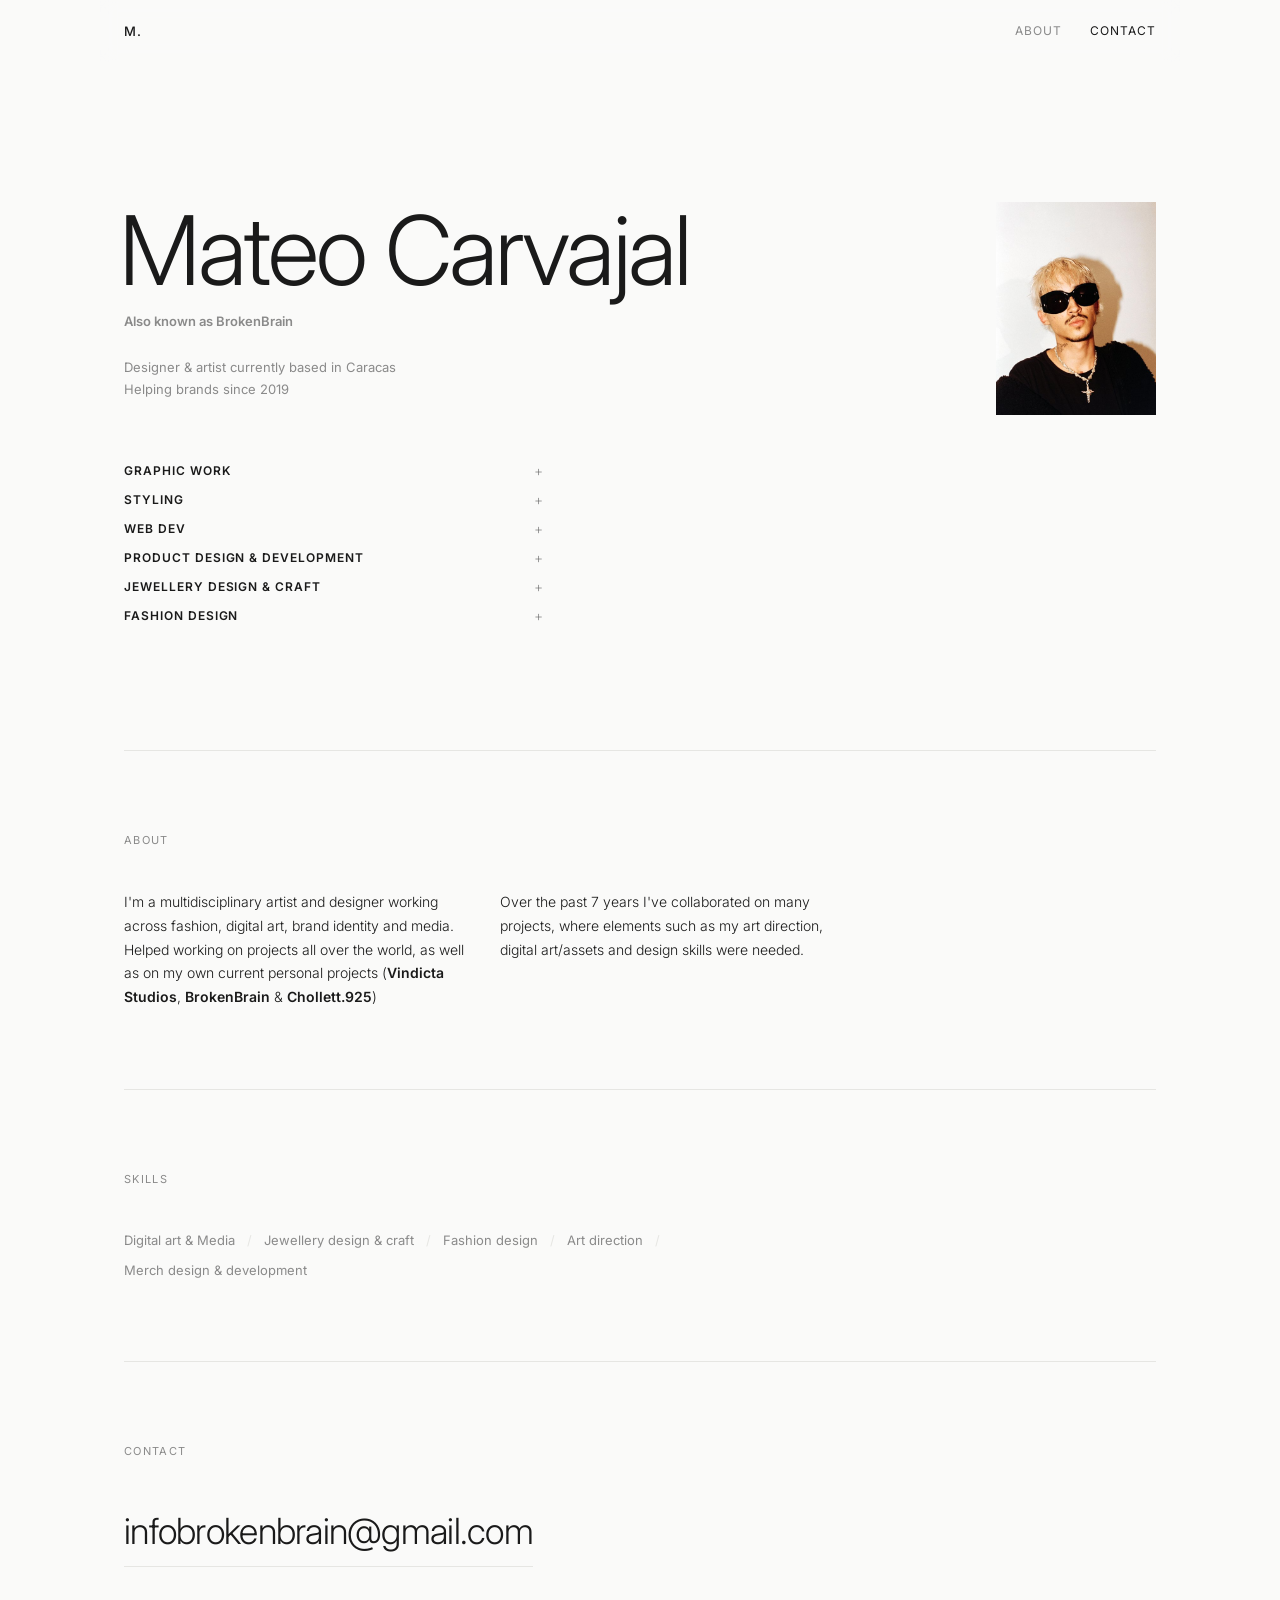
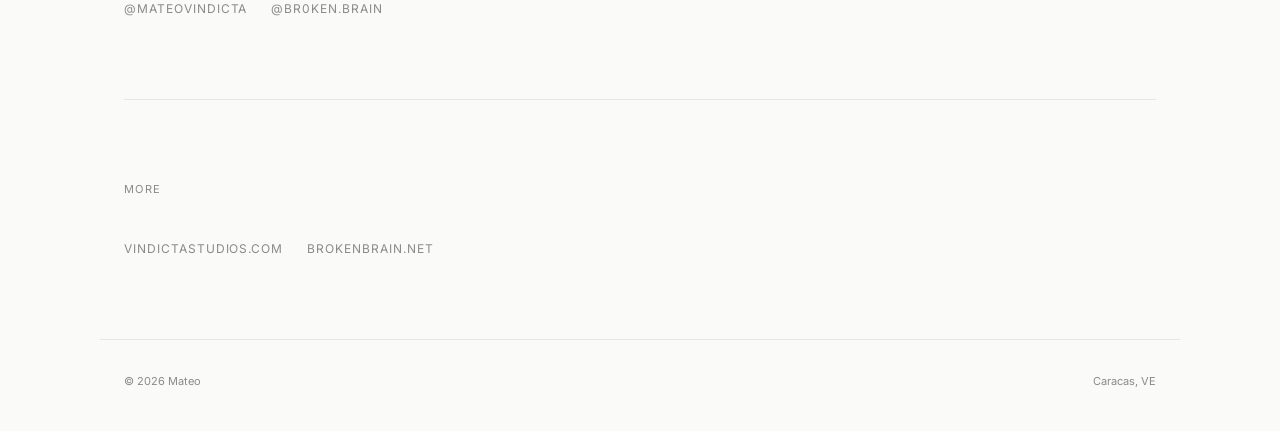
==== index.html @ 4e5ef8bc "commit" ====
<!DOCTYPE html>
<html lang="en">
<head>
  <meta charset="UTF-8">
  <meta name="viewport" content="width=device-width, initial-scale=1.0">
  <title>Mateo Carvajal — Portfolio</title>
  <meta name="description" content="Portfolio of Mateo, designer and artist.">
  <link rel="preconnect" href="https://fonts.googleapis.com">
  <link rel="preconnect" href="https://fonts.gstatic.com" crossorigin>
  <link href="https://fonts.googleapis.com/css2?family=Inter:wght@300;400;500;600&display=swap" rel="stylesheet">
  <link rel="stylesheet" href="css/style.css">
</head>
<body>

  <header class="site-header">
    <a href="#top" class="logo"><span class="logo-short">M.</span><span class="logo-full">MateoCarvajal</span></a>
    <nav class="site-nav">
      <a href="#about">About</a>
      <a href="#contact">Contact</a>
    </nav>
  </header>

  <main id="top">

    <section class="hero reveal">
      <div class="hero-text">
        <h1>Mateo Carvajal</h1>
        <p class="hero-alias">Also known as BrokenBrain</p>
        <p class="hero-sub">Designer &amp; artist currently based in Caracas<br>Helping brands since 2019</p>
        <nav class="work-index">
          <div class="index-item">
            <button class="index-link" aria-expanded="false">Graphic Work</button>
            <ul class="index-projects">
              <li><a href="projects/brokenbrain.html">BrokenBrain</a></li>
              <li><a href="projects/unsounds-records.html">Unsounds Records</a></li>
              <li><a href="projects/merch-design.html">Merch design</a></li>
            </ul>
          </div>
          <div class="index-item">
            <button class="index-link" aria-expanded="false">Styling</button>
            <ul class="index-projects">
              <li><a href="#">Coming soon</a></li>
            </ul>
          </div>
          <div class="index-item">
            <button class="index-link" aria-expanded="false">Web Dev</button>
            <ul class="index-projects">
              <li><a href="projects/shops.html">Shops</a></li>
              <li><a href="projects/websites.html">Websites</a></li>
            </ul>
          </div>
          <div class="index-item">
            <button class="index-link" aria-expanded="false">Product Design &amp; Development</button>
            <ul class="index-projects">
              <li><a href="#">Coming soon</a></li>
            </ul>
          </div>
          <div class="index-item">
            <button class="index-link" aria-expanded="false">Jewellery Design &amp; Craft</button>
            <ul class="index-projects">
              <li><a href="projects/chollett-925.html">Chollett.925</a></li>
            </ul>
          </div>
          <div class="index-item">
            <button class="index-link" aria-expanded="false">Fashion Design</button>
            <ul class="index-projects">
              <li><a href="projects/vindicta-studios.html">Vindicta Studios</a></li>
            </ul>
          </div>
        </nav>
      </div>
      <div class="hero-portrait"><img src="assets/BB25-web.jpg" alt="Portrait of Mateo"></div>
    </section>

    <section id="about" class="section">
      <div class="section-label reveal">About</div>
      <div class="about-grid">
        <p class="about-text reveal">
          I'm a multidisciplinary artist and designer working across fashion,
          digital art, brand identity and media. Helped working on projects all
          over the world, as well as on my own current personal projects
          (<strong>Vindicta Studios</strong>, <strong>BrokenBrain</strong> &amp;
          <strong>Chollett.925</strong>)
        </p>
        <p class="about-text reveal">
          Over the past 7 years I've collaborated on many projects, where
          elements such as my art direction, digital art/assets and design
          skills were needed.
        </p>
      </div>
    </section>

    <section id="skills" class="section">
      <div class="section-label reveal">Skills</div>
      <ul class="skills-list reveal">
        <li>Digital art &amp; Media</li>
        <li>Jewellery design &amp; craft</li>
        <li>Fashion design</li>
        <li>Art direction</li>
        <li>Merch design &amp; development</li>
      </ul>
    </section>

    <section id="contact" class="section">
      <div class="section-label reveal">Contact</div>
      <div class="contact-inner reveal">
        <a href="mailto:infobrokenbrain@gmail.com" class="contact-email">infobrokenbrain@gmail.com</a>
        <div class="social-links">
          <a href="https://instagram.com/mateovindicta" target="_blank" rel="noopener">@mateovindicta</a>
          <a href="https://instagram.com/br0ken.brain" target="_blank" rel="noopener">@br0ken.brain</a>
        </div>
      </div>
    </section>

    <section id="more" class="section">
      <div class="section-label reveal">More</div>
      <div class="social-links reveal">
        <a href="https://vindictastudios.com" target="_blank" rel="noopener">vindictastudios.com</a>
        <a href="https://brokenbrain.net" target="_blank" rel="noopener">brokenbrain.net</a>
      </div>
    </section>

  </main>

  <footer class="site-footer">
    <span>&copy; <span id="year"></span> Mateo</span>
    <span>Caracas, VE</span>
  </footer>

  <script src="js/main.js"></script>
</body>
</html>
---- css/style.css ----
:root {
  --bg: #fafaf9;
  --text: #1a1a1a;
  --muted: #8a8a8a;
  --line: #e6e6e3;
  --accent: #1a1a1a;
}

* {
  margin: 0;
  padding: 0;
  box-sizing: border-box;
}

html {
  scroll-behavior: smooth;
}

body {
  font-family: "Inter", -apple-system, BlinkMacSystemFont, "Segoe UI", sans-serif;
  font-size: 13px;
  line-height: 1.7;
  font-weight: 400;
  color: var(--text);
  background: var(--bg);
  -webkit-font-smoothing: antialiased;
}

a {
  color: inherit;
  text-decoration: none;
}

.container,
main {
  max-width: 1080px;
  margin: 0 auto;
  padding: 0 24px;
}

.site-header {
  position: sticky;
  top: 0;
  z-index: 10;
  display: flex;
  align-items: center;
  justify-content: space-between;
  max-width: 1080px;
  margin: 0 auto;
  padding: 20px 24px;
  background: rgba(250, 250, 249, 0.85);
  backdrop-filter: blur(8px);
}

.logo {
  font-size: 13px;
  font-weight: 500;
  letter-spacing: 0.05em;
  text-transform: uppercase;
}

.logo-full {
  display: none;
}

.site-header.scrolled .logo-short {
  display: none;
}

.site-header.scrolled .logo-full {
  display: inline-block;
  animation: fadeDown 0.3s ease;
}

.site-nav {
  display: flex;
  gap: 28px;
}

.site-nav a {
  font-size: 12px;
  text-transform: uppercase;
  letter-spacing: 0.08em;
  color: var(--muted);
  transition: color 0.2s ease;
}

.site-nav a:hover,
.site-nav a.active {
  color: var(--text);
}

.hero {
  display: flex;
  justify-content: space-between;
  align-items: flex-start;
  gap: 48px;
  padding: 140px 0 120px;
}

.hero-text {
  min-width: 0;
}

.hero-portrait {
  width: 160px;
  aspect-ratio: 3 / 4;
  overflow: hidden;
  flex-shrink: 0;
}

.hero-portrait img {
  width: 100%;
  height: 100%;
  object-fit: cover;
  transform: scale(1.15);
}

.hero h1 {
  font-size: clamp(40px, 8vw, 96px);
  font-weight: 300;
  letter-spacing: -0.03em;
  line-height: 1;
  margin-left: -0.05em;
}

.hero-alias {
  margin-top: 12px;
  font-size: 13px;
  font-weight: 600;
  color: var(--muted);
}

.hero-sub {
  margin-top: 24px;
  color: var(--muted);
  max-width: 320px;
}

.section {
  padding: 80px 0;
  border-top: 1px solid var(--line);
}

.section-label {
  font-size: 11px;
  text-transform: uppercase;
  letter-spacing: 0.12em;
  color: var(--muted);
  margin-bottom: 40px;
}

.work-index {
  margin-top: 56px;
  max-width: 420px;
}

.index-link {
  display: flex;
  justify-content: space-between;
  align-items: center;
  width: 100%;
  padding: 6px 0;
  background: none;
  border: none;
  font-family: inherit;
  font-size: 12px;
  font-weight: 600;
  text-transform: uppercase;
  letter-spacing: 0.08em;
  color: var(--text);
  cursor: pointer;
  transition: color 0.2s ease;
}

.index-link::after {
  content: "+";
  font-size: 14px;
  font-weight: 300;
  color: var(--muted);
  transition: transform 0.3s ease;
}

.index-link:hover {
  color: var(--muted);
}

.index-item.open .index-link::after {
  transform: rotate(45deg);
}

.index-projects {
  display: none;
  list-style: none;
}

.index-item.open .index-projects {
  display: block;
  animation: fadeDown 0.3s ease;
}

.index-projects li a {
  display: inline-block;
  padding: 6px 0;
  margin-left: 16px;
  font-size: 13px;
  color: var(--muted);
  transition: color 0.2s ease;
}

.index-projects li a:hover {
  color: var(--text);
  text-decoration: underline;
  text-underline-offset: 4px;
}

@keyframes fadeDown {
  from {
    opacity: 0;
    transform: translateY(-4px);
  }
  to {
    opacity: 1;
    transform: none;
  }
}

.about-grid {
  display: grid;
  grid-template-columns: 1fr 1fr;
  gap: 32px;
  max-width: 720px;
}

.about-text {
  color: var(--text);
  font-weight: 300;
  font-size: 14px;
}

.about-text strong {
  font-weight: 600;
}

.skills-list {
  list-style: none;
  display: flex;
  flex-wrap: wrap;
  gap: 8px 0;
  max-width: 720px;
}

.skills-list li {
  font-size: 13px;
  color: var(--muted);
}

.skills-list li:not(:last-child)::after {
  content: "/";
  margin: 0 12px;
  color: var(--line);
}

.contact-inner {
  display: flex;
  flex-direction: column;
  gap: 32px;
}

.contact-email {
  font-size: clamp(22px, 4vw, 36px);
  font-weight: 300;
  letter-spacing: -0.02em;
  border-bottom: 1px solid var(--line);
  align-self: flex-start;
  padding-bottom: 4px;
  transition: border-color 0.2s ease;
}

.contact-email:hover {
  border-color: var(--text);
}

.social-links {
  display: flex;
  gap: 24px;
}

.social-links a {
  font-size: 12px;
  text-transform: uppercase;
  letter-spacing: 0.08em;
  color: var(--muted);
  transition: color 0.2s ease;
}

.social-links a:hover {
  color: var(--text);
}

.site-footer {
  display: flex;
  justify-content: space-between;
  max-width: 1080px;
  margin: 0 auto;
  padding: 32px 24px 40px;
  border-top: 1px solid var(--line);
  font-size: 11px;
  color: var(--muted);
}

.project-hero {
  padding: 140px 0 64px;
}

.project-hero .section-label {
  margin-bottom: 24px;
}

.project-hero h1 {
  font-size: clamp(36px, 7vw, 72px);
  font-weight: 300;
  letter-spacing: -0.03em;
  line-height: 1;
}

.project-meta {
  margin-top: 20px;
  font-size: 12px;
  text-transform: uppercase;
  letter-spacing: 0.08em;
  color: var(--muted);
}

.project-description {
  max-width: 640px;
  margin-top: 24px;
  font-size: 14px;
  font-weight: 300;
}

.slider-wrap {
  max-width: 420px;
}

.slider {
  position: relative;
  aspect-ratio: 4 / 5;
  overflow: hidden;
  background: #efefec;
  border: 1px solid var(--line);
  cursor: pointer;
}

.slider.squares {
  aspect-ratio: 1 / 1;
}

.slider.adaptive {
  transition: aspect-ratio 0.4s ease;
}

.slide {
  position: absolute;
  inset: 0;
  display: flex;
  align-items: center;
  justify-content: center;
  font-size: 11px;
  text-transform: uppercase;
  letter-spacing: 0.12em;
  color: var(--muted);
  opacity: 0;
  transition: opacity 0.4s ease;
}

.slide.active {
  opacity: 1;
}

.slide img {
  width: 100%;
  height: 100%;
  object-fit: cover;
}

.slider-controls {
  display: flex;
  justify-content: space-between;
  align-items: center;
  margin-top: 12px;
}

.slider-arrows {
  display: flex;
  gap: 16px;
}

.slider-arrow {
  background: none;
  border: none;
  padding: 0;
  font-family: inherit;
  font-size: 15px;
  line-height: 1;
  color: var(--muted);
  cursor: pointer;
  transition: color 0.2s ease;
}

.slider-arrow:hover {
  color: var(--text);
}

.slider-meta {
  display: flex;
  align-items: center;
  gap: 20px;
}

.slider-count {
  font-size: 11px;
  letter-spacing: 0.08em;
  color: var(--muted);
}

.fullsize-btn {
  background: none;
  border: none;
  padding: 0;
  font-family: inherit;
  font-size: 11px;
  letter-spacing: 0.08em;
  text-transform: uppercase;
  color: var(--muted);
  cursor: pointer;
  transition: color 0.2s ease;
}

.fullsize-btn:hover {
  color: var(--text);
}

.lightbox {
  position: fixed;
  inset: 0;
  z-index: 100;
  display: flex;
  align-items: center;
  justify-content: center;
  padding: 32px;
  background: rgba(0, 0, 0, 0.85);
  opacity: 0;
  visibility: hidden;
  transition: opacity 0.3s ease, visibility 0.3s ease;
  cursor: zoom-out;
}

.lightbox.open {
  opacity: 1;
  visibility: visible;
}

.lightbox img {
  max-width: 100%;
  max-height: 100%;
  width: auto;
  height: auto;
}

.gallery-group + .gallery-group {
  margin-top: 64px;
}

.gallery-title {
  font-size: 11px;
  font-weight: 500;
  text-transform: uppercase;
  letter-spacing: 0.12em;
  color: var(--muted);
  margin-bottom: 20px;
}

.project-nav {
  display: flex;
  justify-content: space-between;
  margin-top: 80px;
  padding: 32px 0 48px;
  border-top: 1px solid var(--line);
  font-size: 12px;
  text-transform: uppercase;
  letter-spacing: 0.08em;
  color: var(--muted);
}

.project-nav a:hover {
  color: var(--text);
}

.showcase-wrap {
  max-width: 840px;
  margin: 0 auto;
}

.showcase {
  display: grid;
}

.showcase-slide {
  grid-area: 1 / 1;
  display: flex;
  flex-direction: column;
  align-items: center;
  gap: 24px;
  text-align: center;
  opacity: 0;
  visibility: hidden;
  transition: opacity 0.45s ease, visibility 0.45s ease;
}

.showcase-slide.active {
  opacity: 1;
  visibility: visible;
}

.showcase-controls {
  display: flex;
  justify-content: center;
  align-items: center;
  gap: 28px;
  margin-top: 48px;
}

.showcase-arrow {
  background: none;
  border: none;
  padding: 0;
  font-family: inherit;
  font-size: 15px;
  line-height: 1;
  color: var(--muted);
  cursor: pointer;
  transition: color 0.2s ease;
}

.showcase-arrow:hover {
  color: var(--text);
}

.entry-title {
  font-size: clamp(22px, 4vw, 36px);
  font-weight: 300;
  letter-spacing: -0.02em;
}

.entry-media {
  position: relative;
  width: 100%;
  max-width: 840px;
  aspect-ratio: 16 / 10;
  background: #efefec;
  overflow: hidden;
}

.media-note {
  position: absolute;
  inset: 0;
  display: flex;
  align-items: center;
  justify-content: center;
  font-size: 11px;
  text-transform: uppercase;
  letter-spacing: 0.12em;
  color: var(--muted);
}

.entry-media img,
.entry-media video {
  position: absolute;
  inset: 0;
  width: 100%;
  height: 100%;
  object-fit: cover;
}

.entry-media video {
  object-fit: contain;
}

.entry-link {
  font-size: 12px;
  text-transform: uppercase;
  letter-spacing: 0.08em;
  color: var(--muted);
  border-bottom: 1px solid var(--line);
  padding-bottom: 2px;
  transition: color 0.2s ease, border-color 0.2s ease;
}

.entry-link:hover {
  color: var(--text);
  border-color: var(--text);
}

.entry-description {
  max-width: 560px;
  font-size: 13px;
  font-weight: 300;
  color: var(--muted);
}

.entry-description a {
  color: inherit;
  text-decoration: underline;
  text-underline-offset: 3px;
}

.entry-description a:hover {
  color: var(--text);
}

.reveal {
  opacity: 0;
  transform: translateY(16px);
  transition: opacity 0.7s ease, transform 0.7s ease;
}

.reveal.visible {
  opacity: 1;
  transform: none;
}

@media (max-width: 640px) {
  .hero {
    padding: 90px 0 70px;
  }

  .hero-portrait {
    width: 110px;
  }

  .section {
    padding: 56px 0;
  }

  .about-grid {
    grid-template-columns: 1fr;
    gap: 16px;
  }

  .project-hero {
    padding: 90px 0 48px;
  }

  .slider-wrap {
    max-width: none;
  }
}
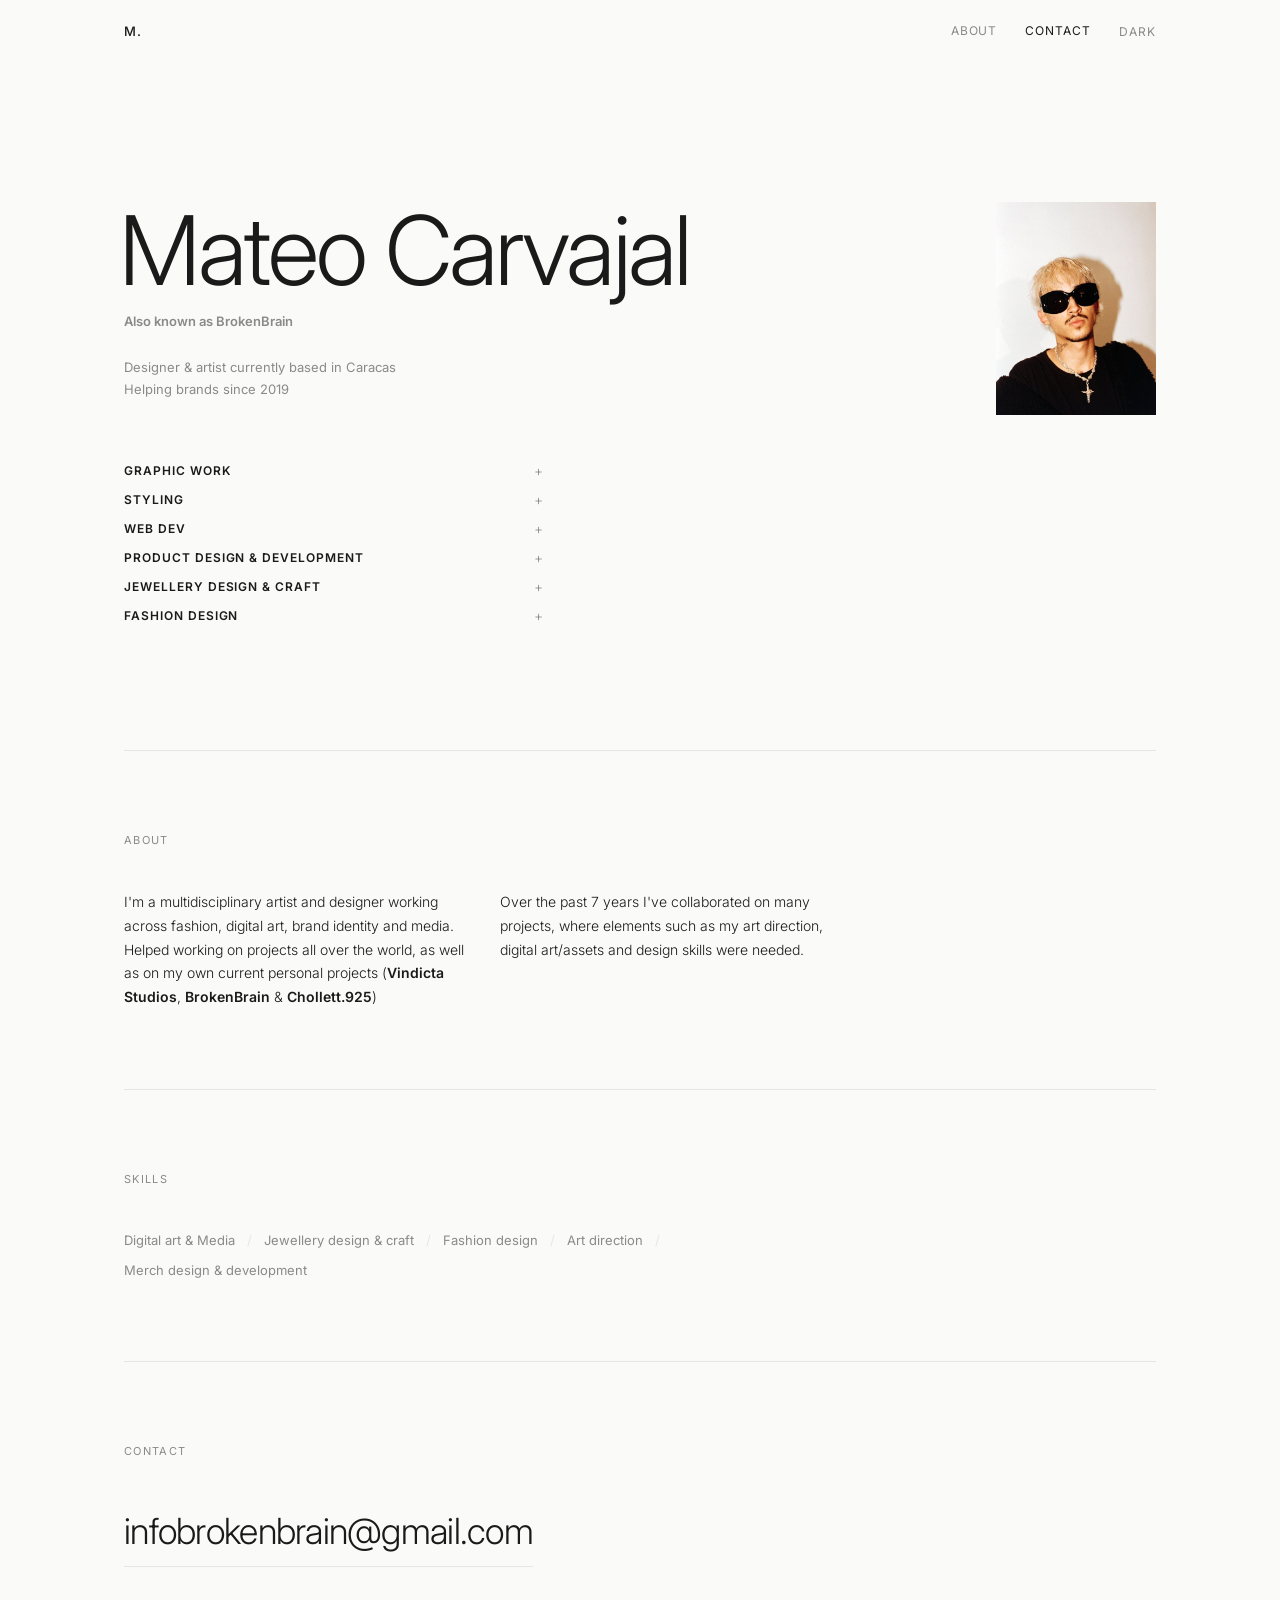
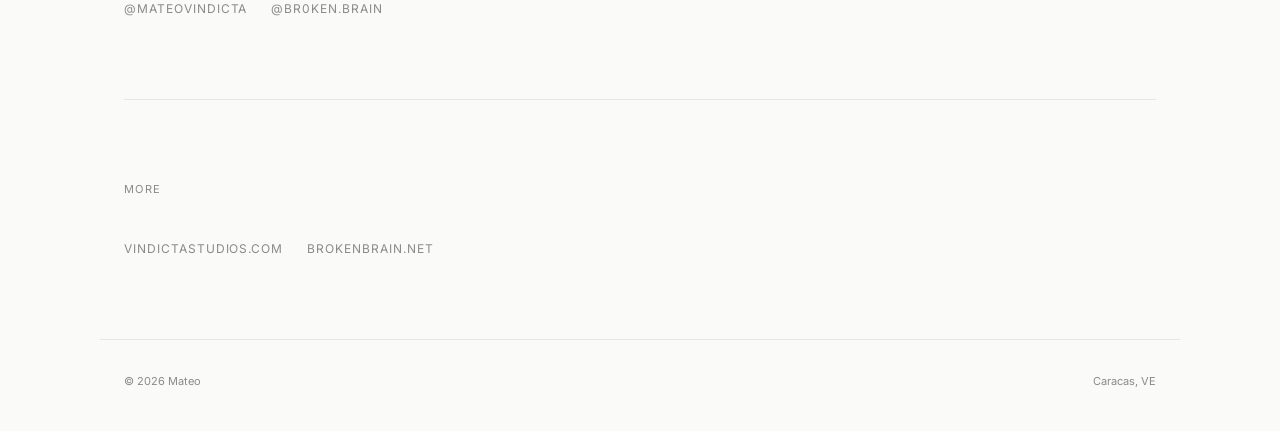
==== commit 9ebda903: "Add dark mode toggle in the navigation" ====
--- a/index.html
+++ b/index.html
@@ -3,6 +3,13 @@
 <head>
   <meta charset="UTF-8">
   <meta name="viewport" content="width=device-width, initial-scale=1.0">
+  <script>
+    try {
+      if (localStorage.getItem("theme") === "dark") {
+        document.documentElement.dataset.theme = "dark";
+      }
+    } catch (e) {}
+  </script>
   <title>Mateo Carvajal — Portfolio</title>
   <meta name="description" content="Portfolio of Mateo, designer and artist.">
   <link rel="preconnect" href="https://fonts.googleapis.com">
@@ -17,6 +24,7 @@
     <nav class="site-nav">
       <a href="#about">About</a>
       <a href="#contact">Contact</a>
+      <button class="theme-toggle" type="button" aria-label="Toggle dark mode">Dark</button>
     </nav>
   </header>
 
@@ -69,7 +77,7 @@
           </div>
         </nav>
       </div>
-      <div class="hero-portrait"><img src="assets/BB25-web.jpg" alt="Portrait of Mateo"></div>
+      <div class="hero-portrait" onclick="location.href='minesweeper.html'" onkeydown="if(event.key==='Enter')location.href='minesweeper.html'" role="link" tabindex="0" aria-label="Easter egg"><img src="assets/BB25-web.jpg" alt="Portrait of Mateo"></div>
     </section>
 
     <section id="about" class="section">
--- a/css/style.css
+++ b/css/style.css
@@ -4,6 +4,20 @@
   --muted: #8a8a8a;
   --line: #e6e6e3;
   --accent: #1a1a1a;
+  --header-bg: rgba(250, 250, 249, 0.85);
+  --media-bg: #efefec;
+  color-scheme: light;
+}
+
+:root[data-theme="dark"] {
+  --bg: #181817;
+  --text: #f5f5f4;
+  --muted: #9a9a97;
+  --line: #2c2c2a;
+  --accent: #f5f5f4;
+  --header-bg: rgba(24, 24, 23, 0.85);
+  --media-bg: #262624;
+  color-scheme: dark;
 }
 
 * {
@@ -48,7 +62,7 @@
   max-width: 1080px;
   margin: 0 auto;
   padding: 20px 24px;
-  background: rgba(250, 250, 249, 0.85);
+  background: var(--header-bg);
   backdrop-filter: blur(8px);
 }
 
@@ -87,6 +101,23 @@
 
 .site-nav a:hover,
 .site-nav a.active {
+  color: var(--text);
+}
+
+.theme-toggle {
+  background: none;
+  border: none;
+  padding: 0;
+  font-family: inherit;
+  font-size: 12px;
+  text-transform: uppercase;
+  letter-spacing: 0.08em;
+  color: var(--muted);
+  cursor: pointer;
+  transition: color 0.2s ease;
+}
+
+.theme-toggle:hover {
   color: var(--text);
 }
 
@@ -107,6 +138,12 @@
   aspect-ratio: 3 / 4;
   overflow: hidden;
   flex-shrink: 0;
+  cursor: pointer;
+  transition: opacity 0.2s ease;
+}
+
+.hero-portrait:hover {
+  opacity: 0.85;
 }
 
 .hero-portrait img {
@@ -166,6 +203,7 @@
   font-family: inherit;
   font-size: 12px;
   font-weight: 600;
+  text-align: left;
   text-transform: uppercase;
   letter-spacing: 0.08em;
   color: var(--text);
@@ -347,7 +385,7 @@
   position: relative;
   aspect-ratio: 4 / 5;
   overflow: hidden;
-  background: #efefec;
+  background: var(--media-bg);
   border: 1px solid var(--line);
   cursor: pointer;
 }
@@ -558,7 +596,7 @@
   width: 100%;
   max-width: 840px;
   aspect-ratio: 16 / 10;
-  background: #efefec;
+  background: var(--media-bg);
   overflow: hidden;
 }
 
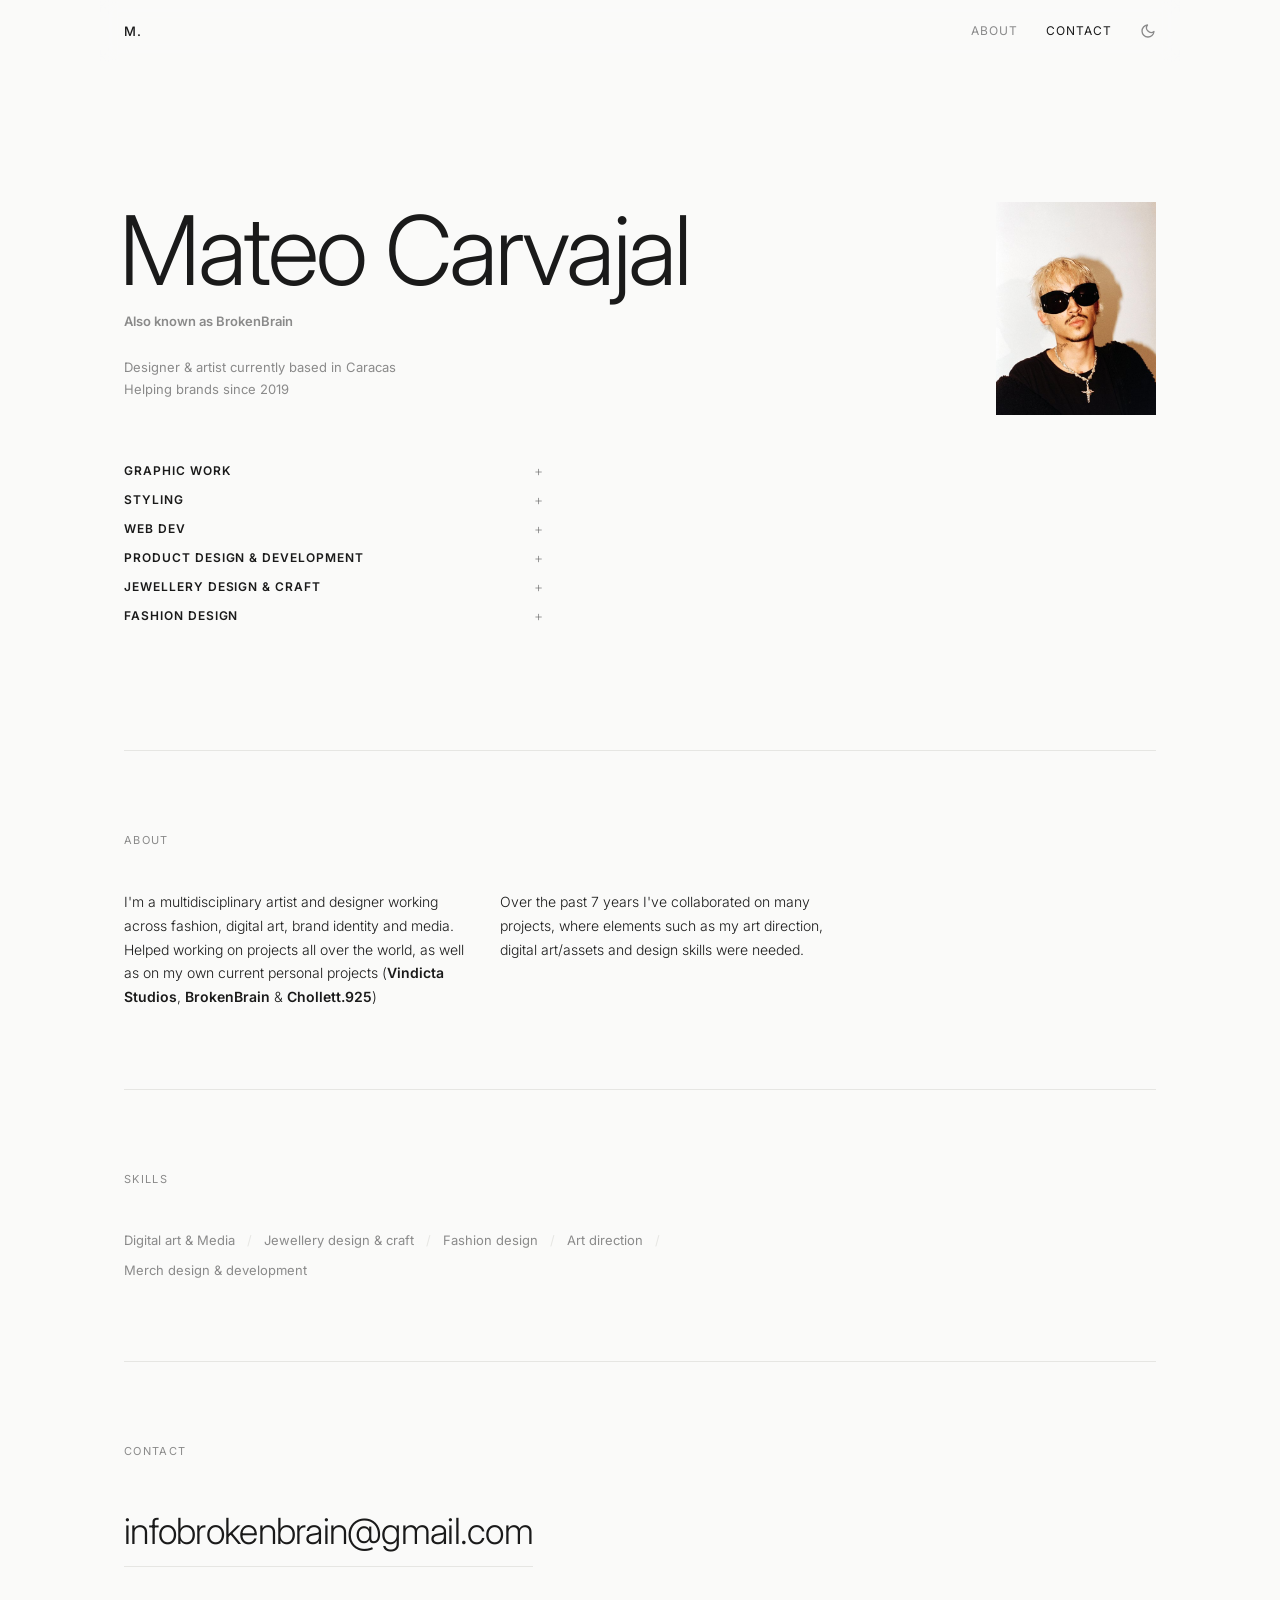
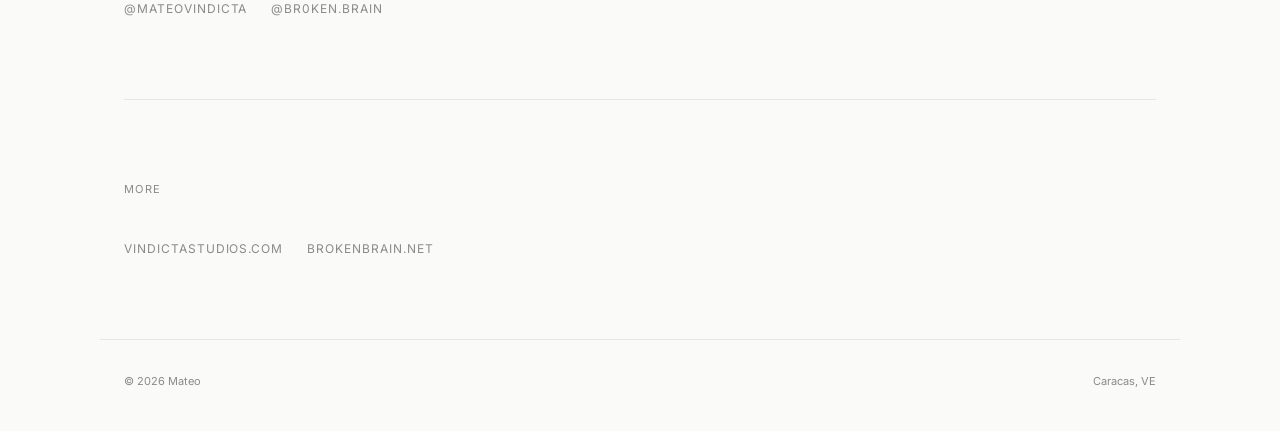
==== commit 3202062e: "Lazy-load gallery images, defer webdev videos, prioritize hero" ====
--- a/index.html
+++ b/index.html
@@ -77,7 +77,7 @@
           </div>
         </nav>
       </div>
-      <div class="hero-portrait" onclick="location.href='minesweeper.html'" onkeydown="if(event.key==='Enter')location.href='minesweeper.html'" role="link" tabindex="0" aria-label="Easter egg"><img src="assets/BB25-web.jpg" alt="Portrait of Mateo"></div>
+      <div class="hero-portrait" onclick="location.href='minesweeper.html'" onkeydown="if(event.key==='Enter')location.href='minesweeper.html'" role="link" tabindex="0" aria-label="Easter egg"><img src="assets/BB25-web.jpg" alt="Portrait of Mateo" fetchpriority="high" decoding="async"></div>
     </section>
 
     <section id="about" class="section">
--- a/css/style.css
+++ b/css/style.css
@@ -115,6 +115,13 @@
   color: var(--muted);
   cursor: pointer;
   transition: color 0.2s ease;
+  display: flex;
+  align-items: center;
+  gap: 6px;
+}
+
+.theme-toggle svg {
+  display: block;
 }
 
 .theme-toggle:hover {
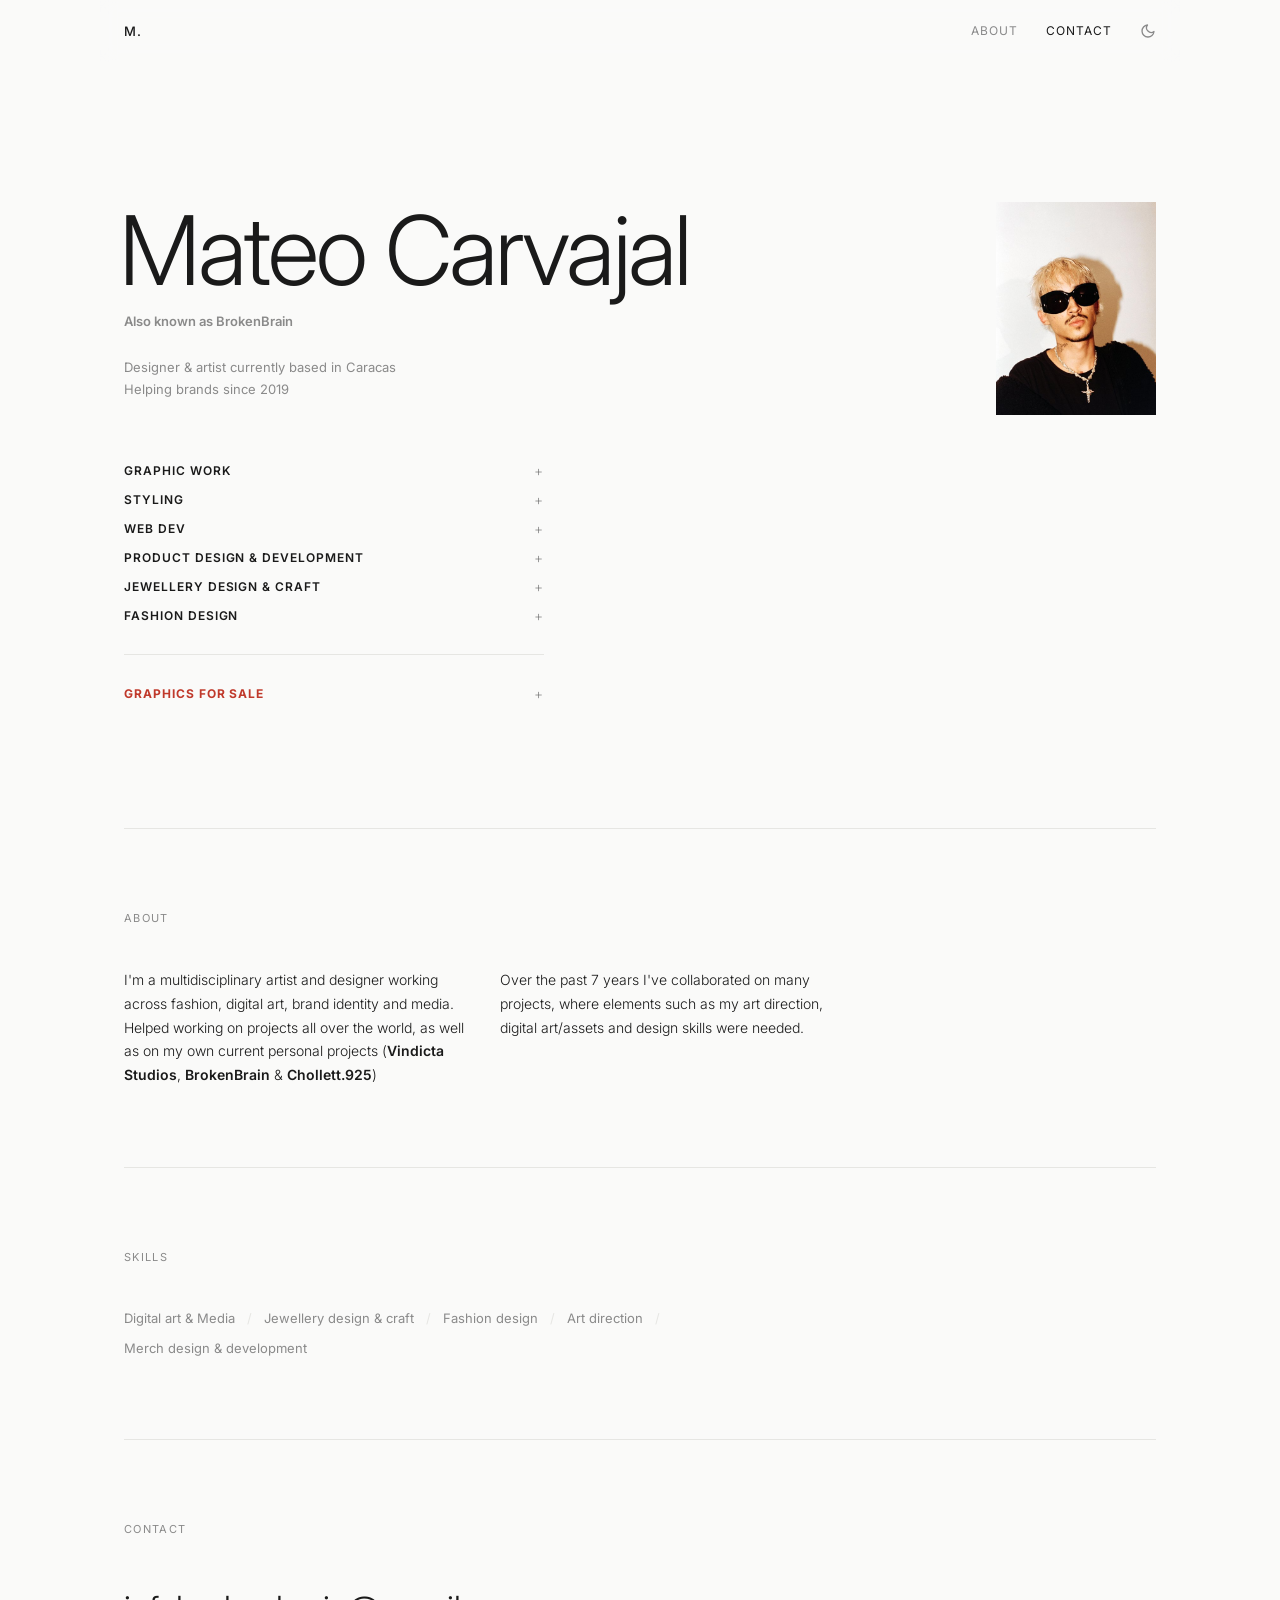
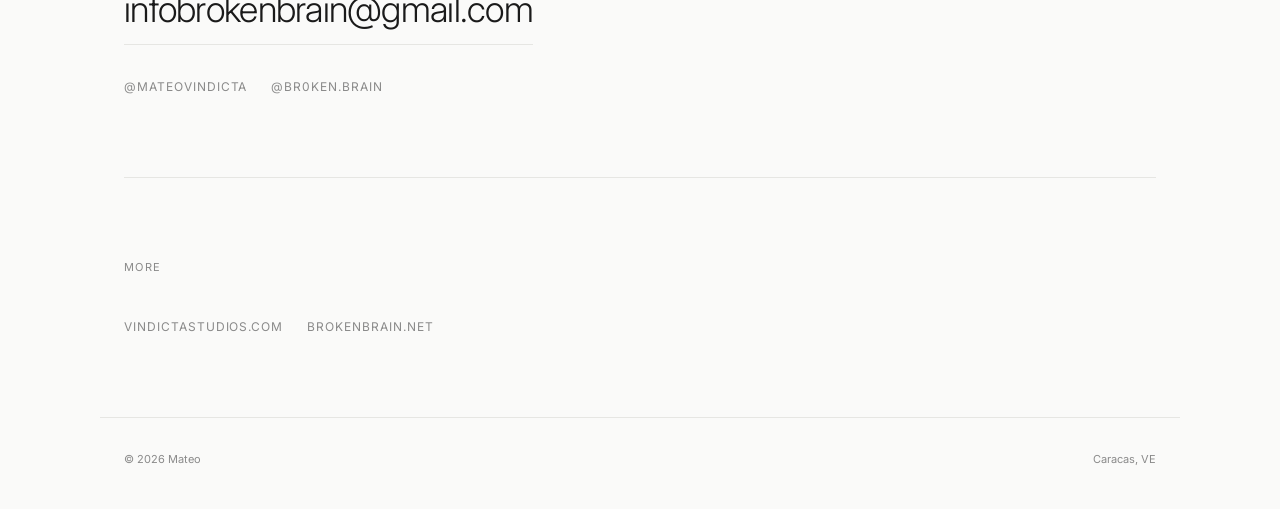
==== commit 6012b000: "Add Graphics For Sale category, mosaic gallery with 44 items and click-to-zoom lightbox" ====
--- a/index.html
+++ b/index.html
@@ -75,6 +75,12 @@
               <li><a href="projects/vindicta-studios.html">Vindicta Studios</a></li>
             </ul>
           </div>
+          <div class="index-item index-item--featured">
+            <button class="index-link" aria-expanded="false">Graphics For Sale</button>
+            <ul class="index-projects">
+              <li><a href="projects/graphics-for-sale.html">View Collection</a></li>
+            </ul>
+          </div>
         </nav>
       </div>
       <div class="hero-portrait" onclick="location.href='minesweeper.html'" onkeydown="if(event.key==='Enter')location.href='minesweeper.html'" role="link" tabindex="0" aria-label="Easter egg"><img src="assets/BB25-web.jpg" alt="Portrait of Mateo" fetchpriority="high" decoding="async"></div>
--- a/css/style.css
+++ b/css/style.css
@@ -244,6 +244,17 @@
   animation: fadeDown 0.3s ease;
 }
 
+.index-item--featured {
+  margin-top: 24px;
+  padding-top: 24px;
+  border-top: 1px solid var(--line);
+}
+
+.index-item--featured .index-link {
+  font-weight: 700;
+  color: #c0392b;
+}
+
 .index-projects li a {
   display: inline-block;
   padding: 6px 0;
@@ -675,6 +686,52 @@
   transform: none;
 }
 
+.mosaic-grid {
+  display: grid;
+  grid-template-columns: repeat(3, 1fr);
+  gap: 24px;
+}
+
+.mosaic-item {
+  display: flex;
+  flex-direction: column;
+  gap: 12px;
+}
+
+.mosaic-img {
+  aspect-ratio: 1 / 1;
+  background: var(--media-bg);
+  border: 1px solid var(--line);
+  overflow: hidden;
+}
+
+.mosaic-img img {
+  width: 100%;
+  height: 100%;
+  object-fit: cover;
+  transition: transform 0.4s ease;
+}
+
+.mosaic-item:hover .mosaic-img img {
+  transform: scale(1.04);
+}
+
+.mosaic-info {
+  font-size: 12px;
+  letter-spacing: 0.06em;
+  color: var(--muted);
+}
+
+.mosaic-num {
+  font-weight: 600;
+  color: var(--text);
+  margin-right: 6px;
+}
+
+.mosaic-name {
+  text-transform: uppercase;
+}
+
 @media (max-width: 640px) {
   .hero {
     padding: 90px 0 70px;
@@ -700,4 +757,9 @@
   .slider-wrap {
     max-width: none;
   }
-}
+
+  .mosaic-grid {
+    grid-template-columns: repeat(2, 1fr);
+    gap: 16px;
+  }
+}
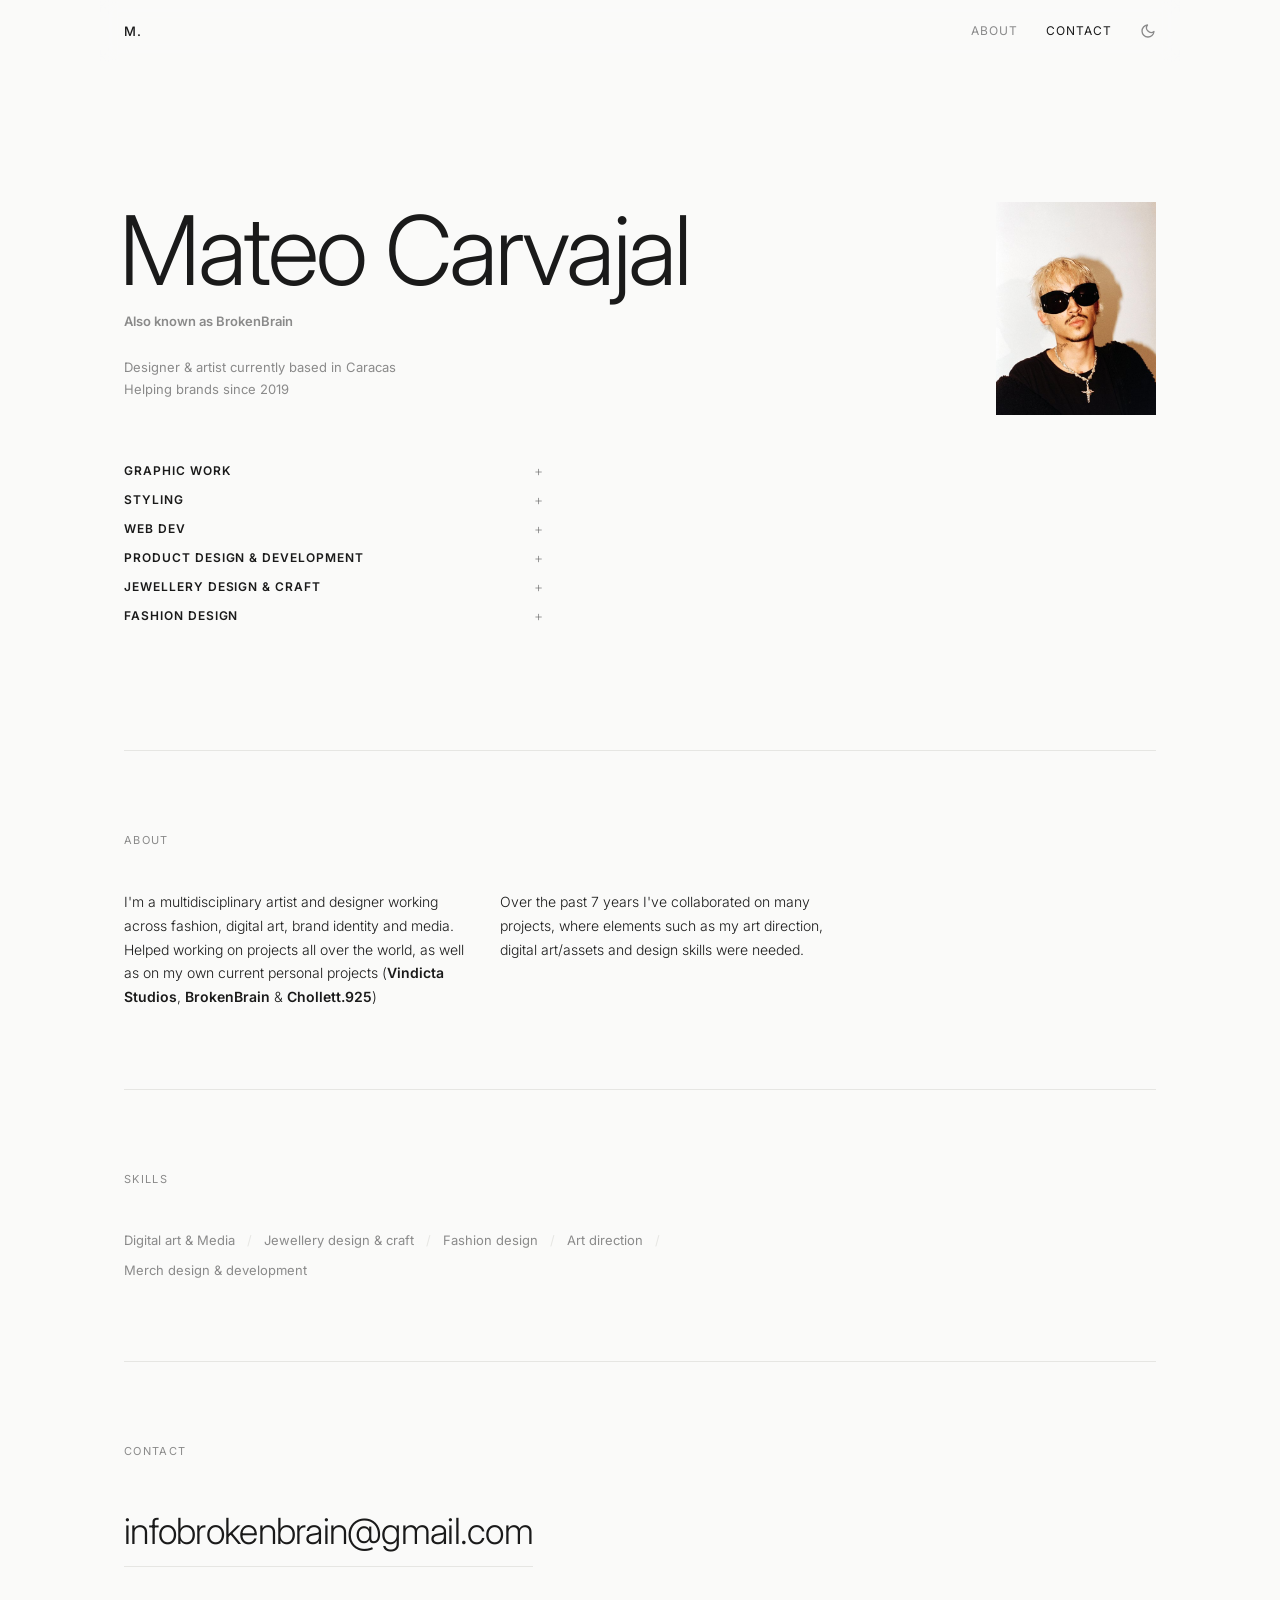
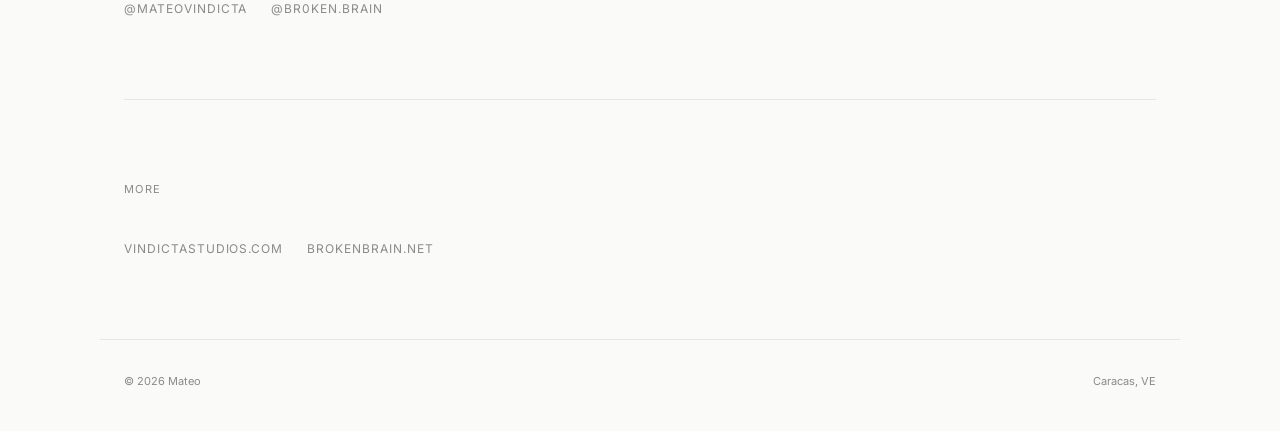
==== commit ab6e1304: "Hide Graphics For Sale section (remove accordion entry); keep page offline for relaunch" ====
--- a/index.html
+++ b/index.html
@@ -75,12 +75,6 @@
               <li><a href="projects/vindicta-studios.html">Vindicta Studios</a></li>
             </ul>
           </div>
-          <div class="index-item index-item--featured">
-            <button class="index-link" aria-expanded="false">Graphics For Sale</button>
-            <ul class="index-projects">
-              <li><a href="projects/graphics-for-sale.html">View Collection</a></li>
-            </ul>
-          </div>
         </nav>
       </div>
       <div class="hero-portrait" onclick="location.href='minesweeper.html'" onkeydown="if(event.key==='Enter')location.href='minesweeper.html'" role="link" tabindex="0" aria-label="Easter egg"><img src="assets/BB25-web.jpg" alt="Portrait of Mateo" fetchpriority="high" decoding="async"></div>
